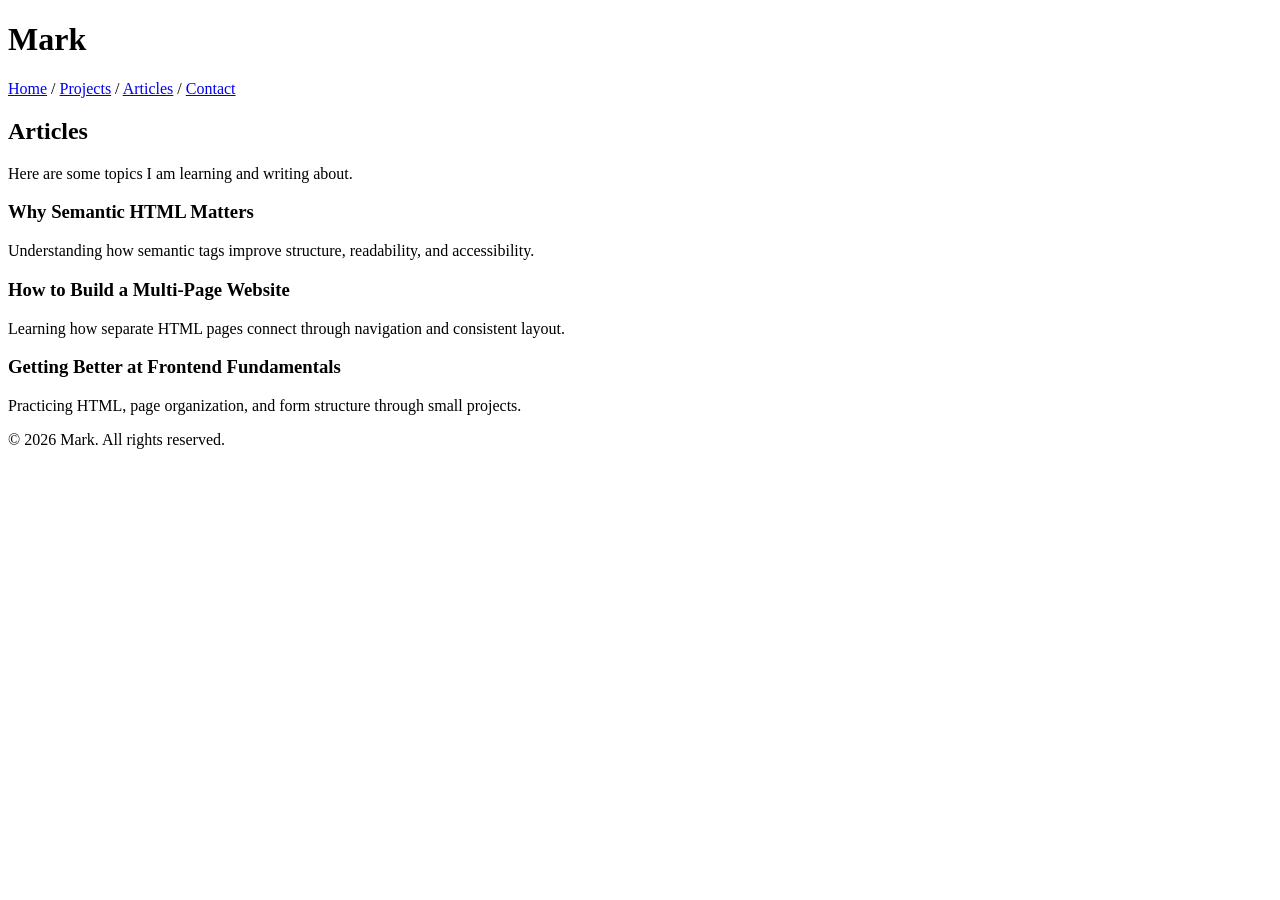
==== articles.html @ 8cfcd9ae "Ready to submit project" ====
<!DOCTYPE html>
<html lang="en">
  <head>
    <meta charset="UTF-8" />
    <meta name="viewport" content="width=device-width, initial-scale=1.0" />
    <title>Mark | Articles</title>
    <meta
      name="description"
      content="Articles and learning notes by Mark about frontend development."
    />
    <meta
      name="keywords"
      content="HTML, articles, frontend, learning"
    />
    <meta name="author" content="Mark" />
  </head>
  <body>
    <header>
      <h1>Mark</h1>
      <nav aria-label="Main navigation">
        <a href="index.html">Home</a> /
        <a href="projects.html">Projects</a> /
        <a href="articles.html">Articles</a> /
        <a href="contact.html">Contact</a>
      </nav>
    </header>

    <main>
      <section>
        <h2>Articles</h2>
        <p>Here are some topics I am learning and writing about.</p>

        <article>
          <h3>Why Semantic HTML Matters</h3>
          <p>Understanding how semantic tags improve structure, readability, and accessibility.</p>
        </article>

        <article>
          <h3>How to Build a Multi-Page Website</h3>
          <p>Learning how separate HTML pages connect through navigation and consistent layout.</p>
        </article>

        <article>
          <h3>Getting Better at Frontend Fundamentals</h3>
          <p>Practicing HTML, page organization, and form structure through small projects.</p>
        </article>
      </section>
    </main>

    <footer>
      <p>&copy; 2026 Mark. All rights reserved.</p>
    </footer>
  </body>
</html>
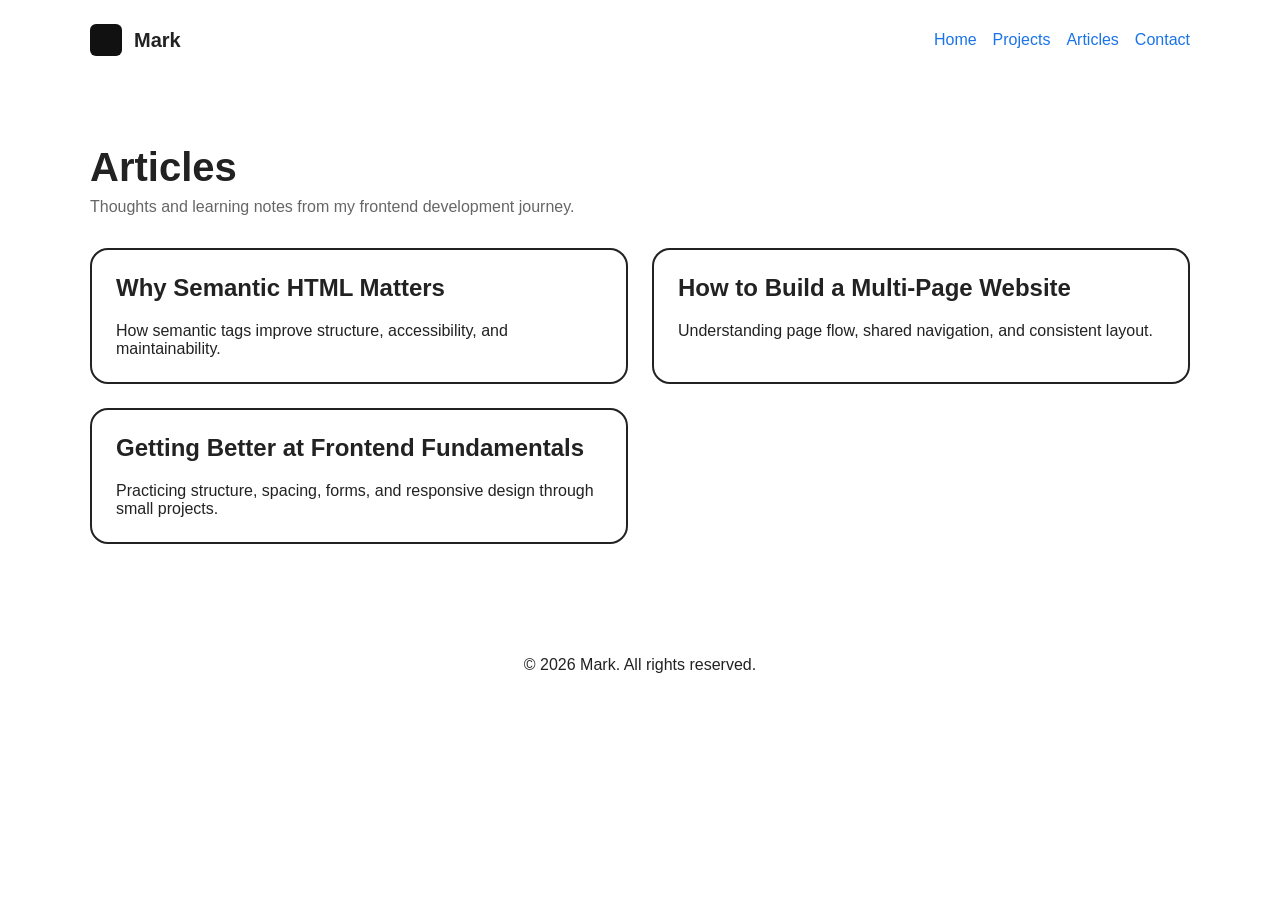
==== commit b8f994f1: "Polish Portfolio Website" ====
--- a/articles.html
+++ b/articles.html
@@ -8,46 +8,48 @@
       name="description"
       content="Articles and learning notes by Mark about frontend development."
     />
-    <meta
-      name="keywords"
-      content="HTML, articles, frontend, learning"
-    />
-    <meta name="author" content="Mark" />
+    <link rel="stylesheet" href="styles.css" />
   </head>
   <body>
-    <header>
-      <h1>Mark</h1>
-      <nav aria-label="Main navigation">
-        <a href="index.html">Home</a> /
-        <a href="projects.html">Projects</a> /
-        <a href="articles.html">Articles</a> /
+    <header class="site-header">
+      <div class="logo-name">
+        <div class="logo" aria-hidden="true"></div>
+        <p>Mark</p>
+      </div>
+
+      <nav aria-label="Main navigation" class="site-nav">
+        <a href="index.html">Home</a>
+        <a href="projects.html">Projects</a>
+        <a href="articles.html" aria-current="page">Articles</a>
         <a href="contact.html">Contact</a>
       </nav>
     </header>
 
-    <main>
-      <section>
-        <h2>Articles</h2>
-        <p>Here are some topics I am learning and writing about.</p>
+    <main class="inner-page">
+      <section class="page-intro">
+        <h1>Articles</h1>
+        <p>Thoughts and learning notes from my frontend development journey.</p>
+      </section>
 
-        <article>
-          <h3>Why Semantic HTML Matters</h3>
-          <p>Understanding how semantic tags improve structure, readability, and accessibility.</p>
+      <section class="content-grid">
+        <article class="info-card">
+          <h2>Why Semantic HTML Matters</h2>
+          <p>How semantic tags improve structure, accessibility, and maintainability.</p>
         </article>
 
-        <article>
-          <h3>How to Build a Multi-Page Website</h3>
-          <p>Learning how separate HTML pages connect through navigation and consistent layout.</p>
+        <article class="info-card">
+          <h2>How to Build a Multi-Page Website</h2>
+          <p>Understanding page flow, shared navigation, and consistent layout.</p>
         </article>
 
-        <article>
-          <h3>Getting Better at Frontend Fundamentals</h3>
-          <p>Practicing HTML, page organization, and form structure through small projects.</p>
+        <article class="info-card">
+          <h2>Getting Better at Frontend Fundamentals</h2>
+          <p>Practicing structure, spacing, forms, and responsive design through small projects.</p>
         </article>
       </section>
     </main>
 
-    <footer>
+    <footer class="site-footer">
       <p>&copy; 2026 Mark. All rights reserved.</p>
     </footer>
   </body>
--- a/styles.css
+++ b/styles.css
@@ -0,0 +1,278 @@
+* {
+    box-sizing: border-box;
+  }
+  
+  body {
+    margin: 0;
+    font-family: Arial, sans-serif;
+    color: #222;
+    background-color: #fff;
+  }
+  
+  a {
+    color: #1a73e8;
+    text-decoration: none;
+  }
+  
+  a:hover {
+    text-decoration: underline;
+  }
+  
+  .site-header,
+  .hero,
+  .home-grid,
+  .reviews,
+  .site-footer,
+  .inner-page {
+    width: min(1100px, 92%);
+    margin: 0 auto;
+  }
+  
+  .site-header {
+    display: flex;
+    justify-content: space-between;
+    align-items: center;
+    padding: 1.5rem 0;
+    gap: 1rem;
+  }
+  
+  .logo-name {
+    display: flex;
+    align-items: center;
+    gap: 0.75rem;
+  }
+  
+  .logo {
+    width: 32px;
+    height: 32px;
+    background: #111;
+    border-radius: 6px;
+  }
+  
+  .logo-name p {
+    margin: 0;
+    font-size: 1.25rem;
+    font-weight: 700;
+  }
+  
+  .site-nav {
+    display: flex;
+    gap: 1rem;
+    flex-wrap: wrap;
+  }
+  
+  .hero {
+    text-align: center;
+    padding: 3rem 0 4rem;
+    border-bottom: 2px solid #222;
+  }
+  
+  .hero h1 {
+    margin: 0 0 0.75rem;
+    font-size: 3rem;
+  }
+  
+  .hero p {
+    margin: 0;
+    color: #666;
+  }
+  
+  .home-grid {
+    display: flex;
+    align-items: stretch;
+    border-bottom: 2px solid #222;
+  }
+  
+  .card {
+    border-left: 2px solid #222;
+    padding: 1.5rem;
+  }
+  
+  .card:first-child {
+    border-left: none;
+  }
+  
+  .card h2,
+  .card h3,
+  .info-card h2 {
+    margin-top: 0;
+  }
+  
+  .card p:last-child,
+  .info-card p:last-child {
+    margin-bottom: 0;
+  }
+  
+  .projects {
+    flex: 1;
+  }
+  
+  .experience {
+    flex: 1.5;
+  }
+  
+  .education {
+    flex: 1.3;
+  }
+  
+  .projects ul {
+    list-style: none;
+    padding-left: 0;
+    margin: 0;
+  }
+  
+  .projects li {
+    padding: 0.9rem 0;
+    border-top: 1px solid #999;
+  }
+  
+  .projects li:first-child {
+    border-top: none;
+  }
+  
+  .education ul {
+    padding-left: 1.2rem;
+    margin: 0.75rem 0 0;
+  }
+  
+  .education li + li {
+    margin-top: 0.35rem;
+  }
+  
+  .experience article + article {
+    margin-top: 2rem;
+    padding-top: 1rem;
+    border-top: 1px solid #999;
+  }
+  
+  .reviews {
+    padding: 2rem 0 3rem;
+  }
+  
+  .review-list {
+    display: flex;
+    gap: 1.5rem;
+    flex-wrap: wrap;
+  }
+  
+  .review-card {
+    flex: 1 1 250px;
+    border: 2px solid #222;
+    border-radius: 24px;
+    padding: 1.25rem;
+  }
+  
+  .reviewer {
+    color: #888;
+  }
+  
+  .site-footer {
+    text-align: center;
+    padding: 2rem 0 3rem;
+  }
+  
+  .inner-page {
+    padding: 2rem 0 4rem;
+  }
+  
+  .page-intro {
+    margin-bottom: 2rem;
+  }
+  
+  .page-intro h1 {
+    margin-bottom: 0.5rem;
+    font-size: 2.5rem;
+  }
+  
+  .page-intro p {
+    margin: 0;
+    color: #666;
+  }
+  
+  .content-grid {
+    display: grid;
+    grid-template-columns: repeat(2, minmax(0, 1fr));
+    gap: 1.5rem;
+  }
+  
+  .info-card,
+  .form-section {
+    border: 2px solid #222;
+    padding: 1.5rem;
+    border-radius: 18px;
+    background: #fff;
+  }
+  
+  .form-section {
+    max-width: 700px;
+  }
+  
+  .contact-form {
+    display: flex;
+    flex-direction: column;
+    gap: 0.75rem;
+  }
+  
+  .contact-form input,
+  .contact-form textarea {
+    width: 100%;
+    padding: 0.85rem 1rem;
+    border: 1.5px solid #999;
+    border-radius: 10px;
+    font: inherit;
+  }
+  
+  .contact-form button {
+    width: fit-content;
+    padding: 0.85rem 1.25rem;
+    border: none;
+    border-radius: 10px;
+    background: #111;
+    color: #fff;
+    font: inherit;
+    cursor: pointer;
+  }
+  
+  .contact-form button:hover {
+    opacity: 0.9;
+  }
+  
+  @media (max-width: 768px) {
+    .site-header {
+      flex-direction: column;
+      text-align: center;
+    }
+  
+    .site-nav {
+      justify-content: center;
+    }
+  
+    .hero h1 {
+      font-size: 2.25rem;
+    }
+  
+    .home-grid {
+      flex-direction: column;
+    }
+  
+    .card {
+      border-left: none;
+      border-top: 2px solid #222;
+    }
+  
+    .card:first-child {
+      border-top: none;
+    }
+  
+    .review-list {
+      flex-direction: column;
+    }
+  
+    .content-grid {
+      grid-template-columns: 1fr;
+    }
+  
+    .page-intro h1 {
+      font-size: 2rem;
+    }
+  }
